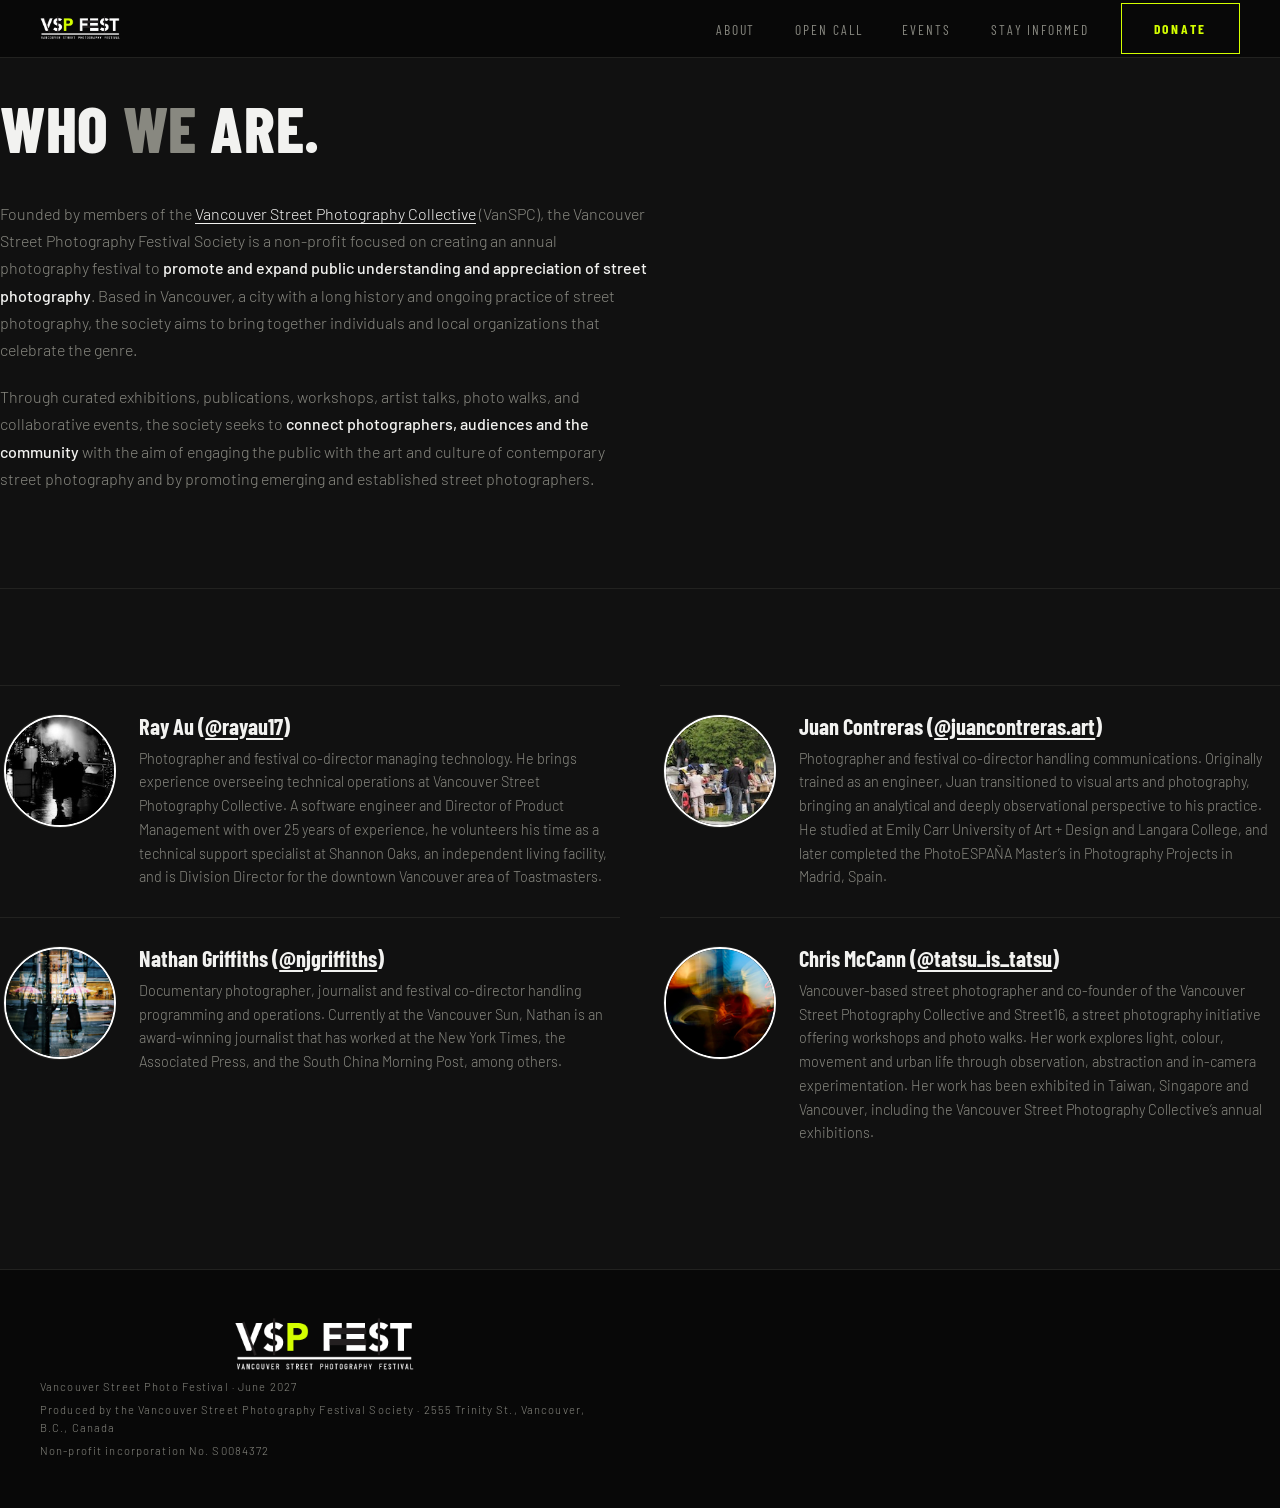
==== pages/about.html @ 1bdc1707 "added about & event pages. updated logo" ====
<!DOCTYPE html>
<html lang="en">
<head>
  <meta charset="UTF-8">
  <meta name="viewport" content="width=device-width, initial-scale=1.0">
  
  <title>About — Vancouver Street Photo Festival</title>
  <meta name="description" content="Learn about the Vancouver Street Photography Festival Society and the people bringing the festival to Vancouver.">
  <link rel="preconnect" href="https://fonts.googleapis.com">
  <link rel="preconnect" href="https://fonts.gstatic.com" crossorigin>
  <link href="https://fonts.googleapis.com/css2?family=Barlow+Condensed:wght@300;400;600;700;800;900&family=Barlow:wght@300;400;500&display=swap" rel="stylesheet">
  <link rel="stylesheet" href="../css/styles.css">
</head>
<body>
  <nav>
    <a href="../index.html" class="nav-logo"><img src="../img/vspf-logo-web-header.png" alt="Vancouver Street Photography Festival"></a>
    <ul class="nav-links">
      <li><a href="#who-we-are">About</a></li>
      <li><a href="../index.html#open-call">Open Call</a></li>
      <li><a href="events.html">Events</a></li>
      <li><a href="../index.html#notify">Stay Informed</a></li>
    </ul>
    <a class="btn btn-accent nav-donate" href="https://www.zeffy.com/embed/donation-form/festival-launch-fundraiser?modal=true">Donate</a>
    <button class="nav-hamburger" aria-label="Toggle menu" aria-expanded="false">
      <span></span>
      <span></span>
      <span></span>
    </button>
  </nav>

  <div class="nav-mobile" id="nav-mobile" aria-hidden="true">
    <ul>
      <li><a href="#who-we-are">About</a></li>
      <li><a href="../index.html#open-call">Open Call</a></li>
      <li><a href="events.html">Events</a></li>
      <li><a href="../index.html#notify">Stay Informed</a></li>
      <li><a class="btn btn-accent" href="https://www.zeffy.com/embed/donation-form/festival-launch-fundraiser?modal=true">Donate</a></li>
    </ul>
  </div>

  <main>
    <section id="who-we-are-description" class="who-we-are">
      <div class="container section-pad">
        <h1 class="reveal">Who <span>We</span> Are.</h1>
        <div class="who-we-are-body">
          <p class="reveal reveal-delay-1">Founded by members of the <a href="https://van-spc.com/" target="_blank" rel="noopener noreferrer">Vancouver Street Photography Collective</a> (VanSPC), the Vancouver Street Photography Festival Society is a non-profit focused on creating an annual photography festival to <strong>promote and expand public understanding and appreciation of street photography</strong>. Based in Vancouver, a city with a long history and ongoing practice of street photography, the society aims to bring together individuals and local organizations that celebrate the genre.</p>
          <p class="reveal reveal-delay-2">Through curated exhibitions, publications, workshops, artist talks, photo walks, and collaborative events, the society seeks to <strong>connect photographers, audiences and the community</strong> with the aim of engaging the public with the art and culture of contemporary street photography and by promoting emerging and established street photographers.</p>
        </div>
        </div>
    </section>

    <section id="who-we-are" class="who-we-are">
      <div class="container section-pad">
         <!-- <h1 class="reveal">Who <span>We</span> Are.</h1> -->
        <div class="team-grid">
          <article class="team-member reveal">
            <div class="team-headshot" role="img" aria-label="Headshot placeholder for Ray Au B">
              <img src="../img/headshots/au.jpg" />
              <!-- <span aria-hidden="true">RA</span> -->
            </div>
            <div>
              <h3>Ray Au (<a href="https://instagram.com/rayau17" target="_blank">@rayau17</a>)</h3>
              <p>Photographer and festival co-director managing technology. He brings experience overseeing technical operations at Vancouver Street Photography Collective. A software engineer and Director of Product Management with over 25 years of experience, he volunteers his time as a technical support specialist at Shannon Oaks, an independent living facility, and is Division Director for the downtown Vancouver area of Toastmasters.</p>
            </div>
          </article>
          <article class="team-member reveal reveal-delay-1">
            <div class="team-headshot" role="img" aria-label="Headshot placeholder for Juan Contreras">
              <img src="../img/headshots/contreras.jpg" />
              <!-- <span aria-hidden="true">JC</span> -->
            </div>
            <div>
              <h3>Juan Contreras (<a href="https://www.instagram.com/juancontreras.art" target="_blank">@juancontreras.art</a>)</h3>
              <p>Photographer and festival co-director handling communications. Originally trained as an engineer, Juan transitioned to visual arts and photography, bringing an analytical and deeply observational perspective to his practice. He studied at Emily Carr University of Art + Design and Langara College, and later completed the PhotoESPAÑA Master’s in Photography Projects in Madrid, Spain.</p>
            </div>
          </article>
          <article class="team-member reveal reveal-delay-2">
            <div class="team-headshot" role="img" aria-label="Headshot placeholder for Nathan Griffiths">
              <img src="../img/headshots/griffiths.jpg" />
              <!-- <span aria-hidden="true">NG</span> -->
            </div>
            <div>
              <h3>Nathan Griffiths (<a href="https://www.instagram.com/njgriffiths" target="_blank">@njgriffiths</a>)</h3>
              <p>Documentary photographer, journalist and festival co-director handling programming and operations. Currently at the Vancouver Sun, Nathan is an award-winning journalist that has worked at the New York Times, the Associated Press, and the South China Morning Post, among others.</p>
            </div>
          </article>
          <article class="team-member reveal reveal-delay-3">
            <div class="team-headshot" role="img" aria-label="Headshot placeholder for Chris McCann">
              <img src="../img/headshots/mccann.jpg" />
              <!-- <span aria-hidden="true">CM</span> -->
            </div>
            <div>
              <h3>Chris McCann (<a href="https://instagram.com/tatsu_is_tatsu" target="_blank">@tatsu_is_tatsu</a>)</h3>
              <p>Vancouver-based street photographer and co-founder of the Vancouver Street Photography Collective and Street16, a street photography initiative offering workshops and photo walks. Her work explores light, colour, movement and urban life through observation, abstraction and in-camera experimentation. Her work has been exhibited in Taiwan, Singapore and Vancouver, including the Vancouver Street Photography Collective’s annual exhibitions.</p>
            </div>
          </article>
        </div>
      </div>
    </section>

    <!-- <section id="who-we-are-partners"class="who-we-are">
      <div class="container section-pad">
        <h2 class="reveal">Our <span>Partners</span></h2>
      </div>
    </section> -->
  </main>

  <footer>
    <div class="footer-brand">
      <img src="../img/vspf-logo-web-header.png" alt="Vancouver Street Photography Festival">
      <small>Vancouver Street Photo Festival &middot; June 2027</small>
      <small>Produced by the Vancouver Street Photography Festival Society &middot; 2555 Trinity St., Vancouver, B.C., Canada</small>
      <small>Non-profit incorporation No. S0084372</small>
    </div>
  </footer>

  <script src="../js/main.js"></script>
</body>
</html>
---- css/styles.css ----
*, *::before, *::after { box-sizing: border-box; margin: 0; padding: 0; }

:root {
  --black:   #080808;
  --off-black: #111111;
  --white:   #f2f2f0;
  --dim:     #888880;
  --border:  #222220;
  --accent:  #d4ff00;
  --accent2: #ff3c1a;
}

html { scroll-behavior: smooth; }

body {
  background: var(--black);
  color: var(--white);
  font-family: 'Barlow', sans-serif;
  font-weight: 300;
  font-size: 16px;
  line-height: 1.6;
  overflow-x: hidden;
}

/* ── NAV ───────────────────────────────────────────── */
nav {
  position: fixed;
  top: 0; left: 0; right: 0;
  z-index: 100;
  display: flex;
  align-items: center;
  padding: 0 2.5rem;
  height: 58px;
  background: rgba(8, 8, 8, 0.92);
  backdrop-filter: blur(8px);
  border-bottom: 1px solid var(--border);
}

.nav-logo {
  display: flex;
  align-items: center;
}

.nav-logo img {
  display: block;
  height: auto;
  max-width: 80px;
}

.nav-links {
  display: flex;
  gap: 2.5rem;
  list-style: none;
  margin-left: auto;
}

.nav-links a {
  font-family: 'Barlow Condensed', sans-serif;
  font-weight: 400;
  font-size: 0.85rem;
  letter-spacing: 0.14em;
  text-transform: uppercase;
  color: var(--dim);
  text-decoration: none;
  transition: color 0.2s;
}

.nav-links a:hover { color: var(--white); }

.nav-donate {
  display: inline-flex;
  align-items: center;
  background: none;
  cursor: pointer;
  padding: 0.45rem 1.1rem;
  margin-left: 2rem;
  flex-shrink: 0;
}

/* ── HAMBURGER ──────────────────────────────────────── */
.nav-hamburger {
  display: none;
  flex-direction: column;
  justify-content: center;
  gap: 5px;
  background: none;
  border: none;
  cursor: pointer;
  padding: 6px;
  margin-left: auto;
  flex-shrink: 0;
  z-index: 101;
}

.nav-hamburger span {
  display: block;
  width: 22px;
  height: 1.5px;
  background: var(--white);
  transition: transform 0.25s ease, opacity 0.25s ease;
  transform-origin: center;
}

.nav-hamburger.open span:nth-child(1) { transform: translateY(6.5px) rotate(45deg); }
.nav-hamburger.open span:nth-child(2) { opacity: 0; transform: scaleX(0); }
.nav-hamburger.open span:nth-child(3) { transform: translateY(-6.5px) rotate(-45deg); }

/* ── MOBILE NAV ─────────────────────────────────────── */
.nav-mobile {
  position: fixed;
  top: 58px; left: 0; right: 0;
  background: rgba(8, 8, 8, 0.97);
  backdrop-filter: blur(8px);
  border-bottom: 1px solid var(--border);
  z-index: 99;
  display: none;
  flex-direction: column;
  opacity: 0;
  transform: translateY(-6px);
  pointer-events: none;
  transition: opacity 0.25s ease, transform 0.25s ease;
}

.nav-mobile ul { list-style: none; padding: 0.5rem 1.5rem 1.5rem; }

.nav-mobile li { border-bottom: 1px solid var(--border); }
.nav-mobile li:first-child { border-top: 1px solid var(--border); }

.nav-mobile li:last-child { border-bottom: none; padding: 1rem 0 0.5rem; }
.nav-mobile li:last-child .btn { width: 100%; text-align: center; display: block; }

.nav-mobile a {
  display: block;
  font-family: 'Barlow Condensed', sans-serif;
  font-weight: 700;
  font-size: 1.6rem;
  letter-spacing: 0.08em;
  text-transform: uppercase;
  color: var(--dim);
  text-decoration: none;
  padding: 0.9rem 0;
  transition: color 0.2s;
}

.nav-mobile a:hover,
.nav-mobile a:active { color: var(--white); }

.nav-mobile.open {
  opacity: 1;
  transform: translateY(0);
  pointer-events: auto;
}

/* ── HERO CAROUSEL ─────────────────────────────────── */
.hero-carousel {
  position: absolute;
  inset: 0;
  z-index: 0;
}

.hero-slide {
  position: absolute;
  top: 0;
  left: 0;
  right: -10%;
  bottom: 0;
  background-size: cover;
  background-position: right center;
  opacity: 0;
  transition: opacity 1.8s ease;
}

.hero-slide.active { opacity: 1; }

/* ── HERO ──────────────────────────────────────────── */
.hero {
  min-height: 100svh;
  display: flex;
  flex-direction: column;
  justify-content: flex-end;
  padding: 0 4rem 4rem;
  position: relative;
  border-bottom: 1px solid var(--border);
  overflow: hidden;
}


.hero-vignette {
  position: absolute;
  inset: 0;
  background:
    linear-gradient(to bottom, rgba(8,8,8,0.35) 0%, rgba(8,8,8,0.35) 60%, rgba(8,8,8,0.75) 100%),
    radial-gradient(ellipse at center, transparent 20%, rgba(8,8,8,0.35) 100%);
  pointer-events: none;
}

.hero-content { position: relative; z-index: 2; }

.hero-eyebrow {
  font-family: 'Barlow Condensed', sans-serif;
  font-size: 0.8rem;
  font-weight: 400;
  letter-spacing: 0.22em;
  text-transform: uppercase;
  color: var(--accent);
  margin-bottom: 1.5rem;
}

.hero-title {
  font-family: 'Barlow Condensed', sans-serif;
  font-weight: 900;
  font-size: clamp(4.5rem, 14vw, 16rem);
  line-height: 0.9;
  letter-spacing: -0.01em;
  text-transform: uppercase;
}

.hero-title .line-city   { display: block; color: var(--white); }
.hero-title .line-street { display: block; color: var(--white); }
.hero-title .line-photo  { display: block; color: var(--dim); }
.hero-title .line-fest   { display: block; color: var(--white); }

.hero-meta {
  margin-top: 3rem;
  display: flex;
  align-items: flex-end;
  justify-content: space-between;
  gap: 2rem;
  flex-wrap: wrap;
}

.hero-date {
  font-family: 'Barlow Condensed', sans-serif;
  font-weight: 700;
  font-size: clamp(1.6rem, 4vw, 3rem);
  letter-spacing: 0.04em;
  color: var(--white);
}

.hero-date span {
  display: block;
  font-weight: 300;
  font-size: 0.65em;
  letter-spacing: 0.18em;
  color: var(--dim);
  text-transform: uppercase;
}

.hero-cta-wrap {
  display: flex;
  flex-direction: column;
  align-items: flex-end;
  gap: 0.75rem;
}

.hero-sub {
  font-size: 0.85rem;
  color: var(--dim);
  letter-spacing: 0.06em;
  text-align: right;
}

.btn {
  display: inline-block;
  font-family: 'Barlow Condensed', sans-serif;
  font-weight: 700;
  font-size: 0.85rem;
  letter-spacing: 0.2em;
  text-transform: uppercase;
  text-decoration: none;
  padding: 0.85rem 2rem;
  border: 1px solid currentColor;
  transition: background 0.2s, color 0.2s;
}

.btn-accent {
  color: var(--accent);
  border-color: var(--accent);
}

.btn-accent:hover {
  background: var(--accent);
  color: var(--black);
}

.btn-white {
  color: var(--white);
  border-color: var(--white);
}

.btn-white:hover {
  background: var(--white);
  color: var(--black);
}

/* ── TICKER ────────────────────────────────────────── */
.ticker-wrap {
  overflow: hidden;
  border-bottom: 1px solid var(--border);
  background: var(--off-black);
  padding: 0.75rem 0;
}

.ticker {
  display: flex;
  width: max-content;
  animation: ticker 28s linear infinite;
}

.ticker-item {
  font-family: 'Barlow Condensed', sans-serif;
  font-weight: 600;
  font-size: 0.75rem;
  letter-spacing: 0.22em;
  text-transform: uppercase;
  color: var(--dim);
  padding: 0 2rem;
  white-space: nowrap;
}

.ticker-item span { color: var(--accent); margin-right: 2rem; }

@keyframes ticker {
  from { transform: translateX(0); }
  to   { transform: translateX(-50%); }
}

/* ── SECTIONS SHARED ───────────────────────────────── */
section { border-bottom: 1px solid var(--border); }

.container {
  max-width: 1280px;
  margin: 0 auto;
  padding: 0 2.5rem;
}

.section-pad { padding: 6rem 0; }

.section-label {
  font-family: 'Barlow Condensed', sans-serif;
  font-size: 0.75rem;
  font-weight: 600;
  letter-spacing: 0.24em;
  text-transform: uppercase;
  color: var(--accent);
  margin-bottom: 2.5rem;
}

.section-label::before {
  content: '— ';
}

.section-heading {
  font-family: 'Barlow Condensed', sans-serif;
  font-weight: 800;
  font-size: clamp(2.5rem, 5vw, 4.5rem);
  line-height: 1;
  text-transform: uppercase;
  letter-spacing: 0.01em;
}

/* ── INTRO ─────────────────────────────────────────── */
.intro-grid {
  display: grid;
  grid-template-columns: 1fr 1fr;
  gap: 6rem;
  align-items: end;
}

.intro-text {
  font-size: 1.15rem;
  line-height: 1.75;
  color: var(--dim);
  max-width: 540px;
}

.intro-text strong {
  color: var(--white);
  font-weight: 500;
}

.intro-stats {
  display: grid;
  grid-template-columns: 1fr 1fr;
  gap: 0;
}

.stat {
  padding: 2rem;
  border-top: 1px solid var(--border);
  border-left: 1px solid var(--border);
}

.stat:nth-child(odd) { border-left: none; }

.stat-number {
  font-family: 'Barlow Condensed', sans-serif;
  font-weight: 800;
  font-size: 3rem;
  line-height: 1;
  color: var(--white);
}

.stat-label {
  font-size: 0.8rem;
  letter-spacing: 0.1em;
  text-transform: uppercase;
  color: var(--dim);
  margin-top: 0.5rem;
}

/* ── PILLARS ───────────────────────────────────────── */
.pillars {
  display: grid;
  grid-template-columns: repeat(3, 1fr);
  border-top: 1px solid var(--border);
}

.pillar {
  padding: 3.5rem 3rem;
  border-right: 1px solid var(--border);
  transition: background 0.2s;
}

.pillar:last-child { border-right: none; }

.pillar-num {
  font-family: 'Barlow Condensed', sans-serif;
  font-weight: 800;
  font-size: 4rem;
  line-height: 1;
  color: var(--border);
  margin-bottom: 1.5rem;
}

.pillar-title {
  font-family: 'Barlow Condensed', sans-serif;
  font-weight: 800;
  font-size: 1.7rem;
  text-transform: uppercase;
  letter-spacing: 0.04em;
  color: var(--white);
  margin-bottom: 1rem;
}

.pillar-body {
  font-size: 0.9rem;
  line-height: 1.7;
  color: var(--dim);
}

/* ── OPEN CALL ─────────────────────────────────────── */
.open-call-inner {
  display: grid;
  grid-template-columns: 1fr 1fr;
  gap: 6rem;
  align-items: center;
}

.open-call-badge {
  display: inline-flex;
  align-items: center;
  gap: 0.5rem;
  font-family: 'Barlow Condensed', sans-serif;
  font-size: 0.75rem;
  font-weight: 700;
  letter-spacing: 0.2em;
  text-transform: uppercase;
  color: var(--black);
  background: var(--accent);
  padding: 0.4rem 0.9rem;
  margin-bottom: 2rem;
}

.open-call-heading {
  font-family: 'Barlow Condensed', sans-serif;
  font-weight: 900;
  font-size: clamp(3rem, 6vw, 6rem);
  line-height: 0.95;
  text-transform: uppercase;
  margin-bottom: 2rem;
}

.open-call-heading em {
  font-style: normal;
  color: var(--dim);
}

.open-call-body {
  font-size: 1rem;
  line-height: 1.75;
  color: var(--dim);
}

.open-call-body strong { color: var(--white); font-weight: 500; }

.open-call-details {
  display: flex;
  flex-direction: column;
  gap: 1.5rem;
}

.detail-row {
  display: flex;
  align-items: flex-start;
  gap: 1.5rem;
  padding-bottom: 1.5rem;
  border-bottom: 1px solid var(--border);
}

.detail-row:last-child { border-bottom: none; }

.detail-label {
  font-family: 'Barlow Condensed', sans-serif;
  font-size: 0.7rem;
  font-weight: 700;
  letter-spacing: 0.2em;
  text-transform: uppercase;
  color: var(--accent);
  min-width: 90px;
  padding-top: 0.2em;
}

.detail-value {
  font-size: 1rem;
  color: var(--white);
  line-height: 1.5;
}

.detail-value small {
  display: block;
  font-size: 0.8rem;
  color: var(--dim);
  margin-top: 0.2rem;
}

/* ── EVENTS ────────────────────────────────────────── */
.events-grid {
  display: grid;
  grid-template-columns: repeat(4, 1fr);
  border-top: 1px solid var(--border);
}

.event-card {
  padding: 2.5rem 2rem;
  border-right: 1px solid var(--border);
}

.event-card:last-child { border-right: none; }

.event-icon {
  font-size: 1.5rem;
  margin-bottom: 1.25rem;
  filter: grayscale(1) brightness(0.6);
}

.event-title {
  font-family: 'Barlow Condensed', sans-serif;
  font-weight: 800;
  font-size: 1.2rem;
  text-transform: uppercase;
  letter-spacing: 0.05em;
  color: var(--white);
  margin-bottom: 0.75rem;
}

.event-body {
  font-size: 0.85rem;
  line-height: 1.65;
  color: var(--dim);
}

/* ── WHO WE ARE ────────────────────────────────────── */
.who-we-are {
  background: var(--off-black);
}

.who-we-are h1,
.who-we-are h2 {
  font-family: 'Barlow Condensed', sans-serif;
  font-weight: 800;
  font-size: clamp(2.5rem, 5vw, 4.5rem);
  line-height: 1;
  text-transform: uppercase;
  letter-spacing: 0.01em;
  margin-bottom: 2.5rem;
}

.who-we-are h1 span,
.who-we-are h2 span { color: var(--dim); }

.who-we-are-body {
  max-width: 72ch;
  display: flex;
  flex-direction: column;
  gap: 1.25rem;
}

.who-we-are-body p {
  font-size: 1rem;
  line-height: 1.7;
  color: var(--dim);
}

.who-we-are-body strong {
  color: var(--white);
  font-weight: 500;
}

.who-we-are a {
  color: var(--white);
  text-decoration: underline;
  text-underline-offset: 3px;
}

.who-we-are a:hover {
  color: var(--accent);
}

.team-heading {
  margin-top: 5rem;
  margin-bottom: 2rem;
  font-family: 'Barlow Condensed', sans-serif;
  font-size: clamp(2rem, 4vw, 3rem);
  font-weight: 800;
  line-height: 1;
  text-transform: uppercase;
}

.team-grid {
  display: grid;
  grid-template-columns: repeat(2, minmax(0, 1fr));
  gap: 0 2.5rem;
}

.team-member {
  display: grid;
  grid-template-columns: 112px minmax(0, 1fr);
  align-items: start;
  gap: 1.5rem;
  padding: 1.75rem 0 1.75rem 0.2rem;
  border-top: 1px solid var(--border);
}

.team-headshot {
  width: 112px;
  aspect-ratio: 1;
  display: grid;
  place-items: center;
  border: 1px solid var(--border);
  border-radius: 50%;
  background: var(--black);
  color: var(--accent);
  font-family: 'Barlow Condensed', sans-serif;
  font-size: 1.5rem;
  font-weight: 700;
}
.team-headshot > img {
  border: 2px solid #FFF;
  border-radius: 50%;
  height: 112px;
  width: 112px;
}

.team-member h3 {
  margin-bottom: 0.5rem;
  font-family: 'Barlow Condensed', sans-serif;
  font-size: 1.4rem;
  font-weight: 700;
  line-height: 1.1;
}

.team-member p {
  color: var(--dim);
  font-size: 0.9rem;
  line-height: 1.65;
}

/* ── NOTIFY ────────────────────────────────────────── */
.notify {
  background: var(--off-black);
}

.notify-inner {
  display: grid;
  grid-template-columns: 1fr 1fr;
  gap: 6rem;
  align-items: center;
}

.notify-heading {
  font-family: 'Barlow Condensed', sans-serif;
  font-weight: 900;
  font-size: clamp(2.5rem, 4vw, 4rem);
  text-transform: uppercase;
  line-height: 1;
}

.notify-heading span { color: var(--dim); }

.notify-sub {
  margin-top: 1rem;
  font-size: 0.9rem;
  color: var(--dim);
  line-height: 1.6;
}

.notify-form {
  display: flex;
  flex-direction: column;
  gap: 1rem;
}

.form-note {
  font-size: 0.75rem;
  color: var(--dim);
  line-height: 1.5;
}
#zeffy-signup-form {
  height: 225px !important;
}

/* ── LAND ACKNOWLEDGEMENT ────────────────────────────────────────── */
.land-acknowledgement {
  background: var(--off-black);
}

.land-acknowledgement h2 {
  font-family: 'Barlow Condensed', sans-serif;
  font-weight: 800;
  font-size: clamp(2.5rem, 5vw, 4.5rem);
  line-height: 1;
  text-transform: uppercase;
  letter-spacing: 0.01em;
  margin-bottom: 2.5rem;
}

.land-acknowledgement h2 span { color: var(--dim); }

.land-acknowledgement-body {
  max-width: 72ch;
  display: flex;
  flex-direction: column;
  gap: 1.25rem;
}

.land-acknowledgement-body p {
  font-size: 1rem;
  line-height: 1.7;
  color: var(--dim);
}

.land-acknowledgement-body strong {
  color: var(--white);
  font-weight: 500;
}

/* ── FOOTER ────────────────────────────────────────── */
footer {
  padding: 3rem 2.5rem;
  display: grid;
  grid-template-columns: 1fr auto 1fr;
  align-items: center;
  gap: 2rem;
}

.footer-image-credits p {
    font-size: 1rem;
  line-height: 1.7;
  color: var(--dim);
}

.footer-brand {
  min-width: 0;
}

.footer-brand img {
  display: block;
  width: 180px;
  max-width: 200px;
  height: auto;
  /* margin-bottom: 0.75rem; */
  margin: 0 auto;
}

.footer-brand small {
  display: block;
  font-family: 'Barlow', sans-serif;
  font-weight: 300;
  font-size: 0.7rem;
  letter-spacing: 0.1em;
  color: var(--dim);
  margin-top: 0.3rem;
}

.footer-center {
  font-family: 'Barlow Condensed', sans-serif;
  font-size: 0.7rem;
  font-weight: 400;
  letter-spacing: 0.18em;
  text-transform: uppercase;
  color: var(--dim);
  text-align: center;
}

.footer-social {
  display: flex;
  justify-content: flex-end;
  gap: 1.5rem;
}

.footer-social a {
  font-family: 'Barlow Condensed', sans-serif;
  font-size: 0.75rem;
  font-weight: 600;
  letter-spacing: 0.16em;
  text-transform: uppercase;
  color: var(--dim);
  text-decoration: none;
  transition: color 0.2s;
}
#zeffy-signup-form {
  height: 175px;
  position: relative;
}

.footer-social a:hover { color: var(--white); }

/* ── SCROLL REVEAL ─────────────────────────────────── */
.reveal {
  opacity: 0;
  transform: translateY(24px);
  transition: opacity 0.6s ease, transform 0.6s ease;
}

.reveal.visible {
  opacity: 1;
  transform: translateY(0);
}

.reveal-delay-1 { transition-delay: 0.1s; }
.reveal-delay-2 { transition-delay: 0.2s; }
.reveal-delay-3 { transition-delay: 0.3s; }

/* ── RESPONSIVE ────────────────────────────────────── */
@media (max-width: 900px) {
  nav { padding: 0 1.5rem; }
  .nav-links { gap: 1.5rem; }
  .hero { padding: 0 2rem 3rem; }
  .container { padding: 0 1.5rem; }
  .section-pad { padding: 4rem 0; }
  .intro-grid { grid-template-columns: 1fr; gap: 3rem; }
  .pillars { grid-template-columns: 1fr; }
  .pillar { border-right: none; border-bottom: 1px solid var(--border); }
  .pillar:last-child { border-bottom: none; }
  .open-call-inner { grid-template-columns: 1fr; gap: 3rem; }
  .events-grid { grid-template-columns: 1fr 1fr; }
  .event-card:nth-child(2) { border-right: none; }
  .event-card:nth-child(3) { border-top: 1px solid var(--border); }
  .event-card:nth-child(4) { border-top: 1px solid var(--border); border-right: none; }
  .notify-inner { grid-template-columns: 1fr; gap: 3rem; }
  .team-grid { grid-template-columns: 1fr; }
  footer { grid-template-columns: 1fr; gap: 1.5rem; text-align: center; }
  .footer-social { justify-content: center; }
}

@media (max-width: 600px) {
  .nav-links { display: none; }
  .nav-donate { display: none; }
  .nav-hamburger { display: flex; }
  .nav-mobile { display: flex; }
  .hero-meta { flex-direction: column; align-items: flex-start; }
  .hero-cta-wrap { align-items: flex-start; }
  .hero-sub { text-align: left; }
  .intro-stats { grid-template-columns: 1fr 1fr; }
  .events-grid { grid-template-columns: 1fr; }
  .event-card { border-right: none; border-bottom: 1px solid var(--border); }
  .event-card:last-child { border-bottom: none; }
  .pillar { padding: 2.5rem 1.5rem; }
}
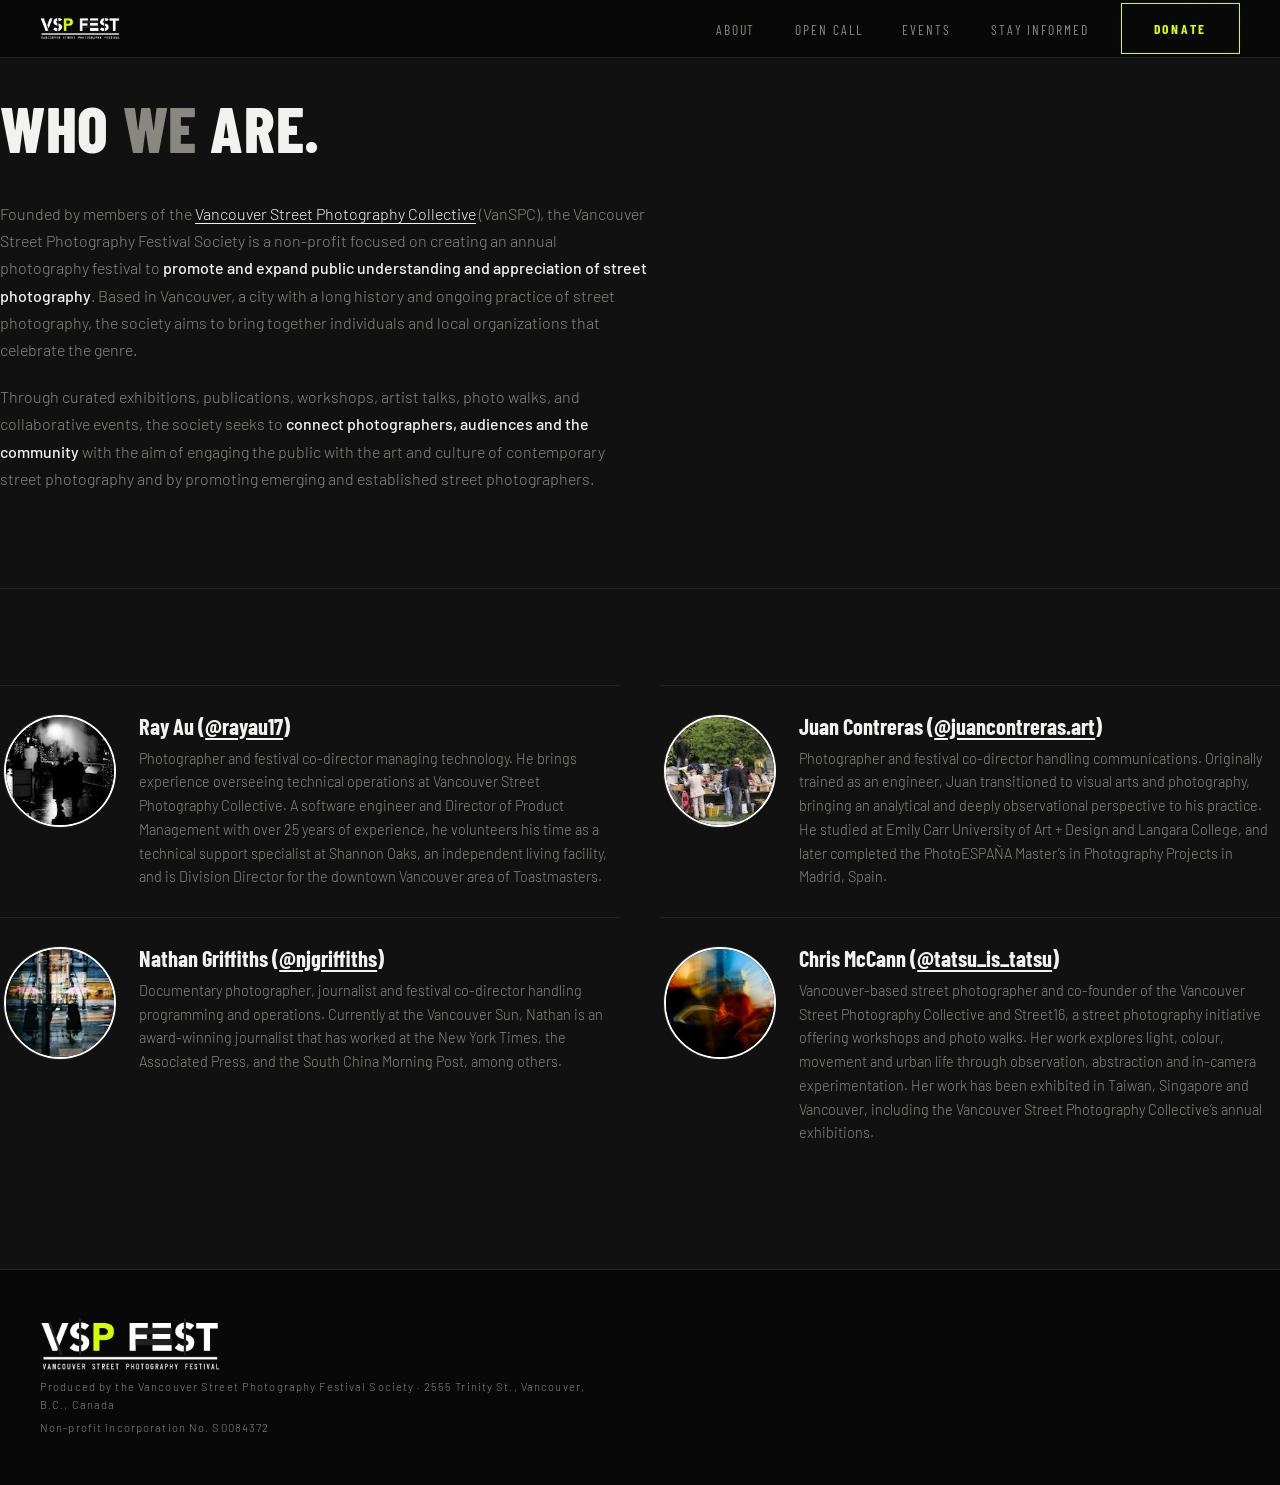
==== commit a5d854c4: "footer style edits" ====
--- a/pages/about.html
+++ b/pages/about.html
@@ -107,7 +107,7 @@
   <footer>
     <div class="footer-brand">
       <img src="../img/vspf-logo-web-header.png" alt="Vancouver Street Photography Festival">
-      <small>Vancouver Street Photo Festival &middot; June 2027</small>
+      <!-- <small>Vancouver Street Photo Festival &middot; June 2027</small> -->
       <small>Produced by the Vancouver Street Photography Festival Society &middot; 2555 Trinity St., Vancouver, B.C., Canada</small>
       <small>Non-profit incorporation No. S0084372</small>
     </div>
--- a/css/styles.css
+++ b/css/styles.css
@@ -779,8 +779,7 @@
   width: 180px;
   max-width: 200px;
   height: auto;
-  /* margin-bottom: 0.75rem; */
-  margin: 0 auto;
+  margin: 0 auto 0 0;
 }
 
 .footer-brand small {
@@ -861,6 +860,7 @@
   .notify-inner { grid-template-columns: 1fr; gap: 3rem; }
   .team-grid { grid-template-columns: 1fr; }
   footer { grid-template-columns: 1fr; gap: 1.5rem; text-align: center; }
+  .footer-brand img { margin-right: auto; margin-left: auto; }
   .footer-social { justify-content: center; }
 }
 
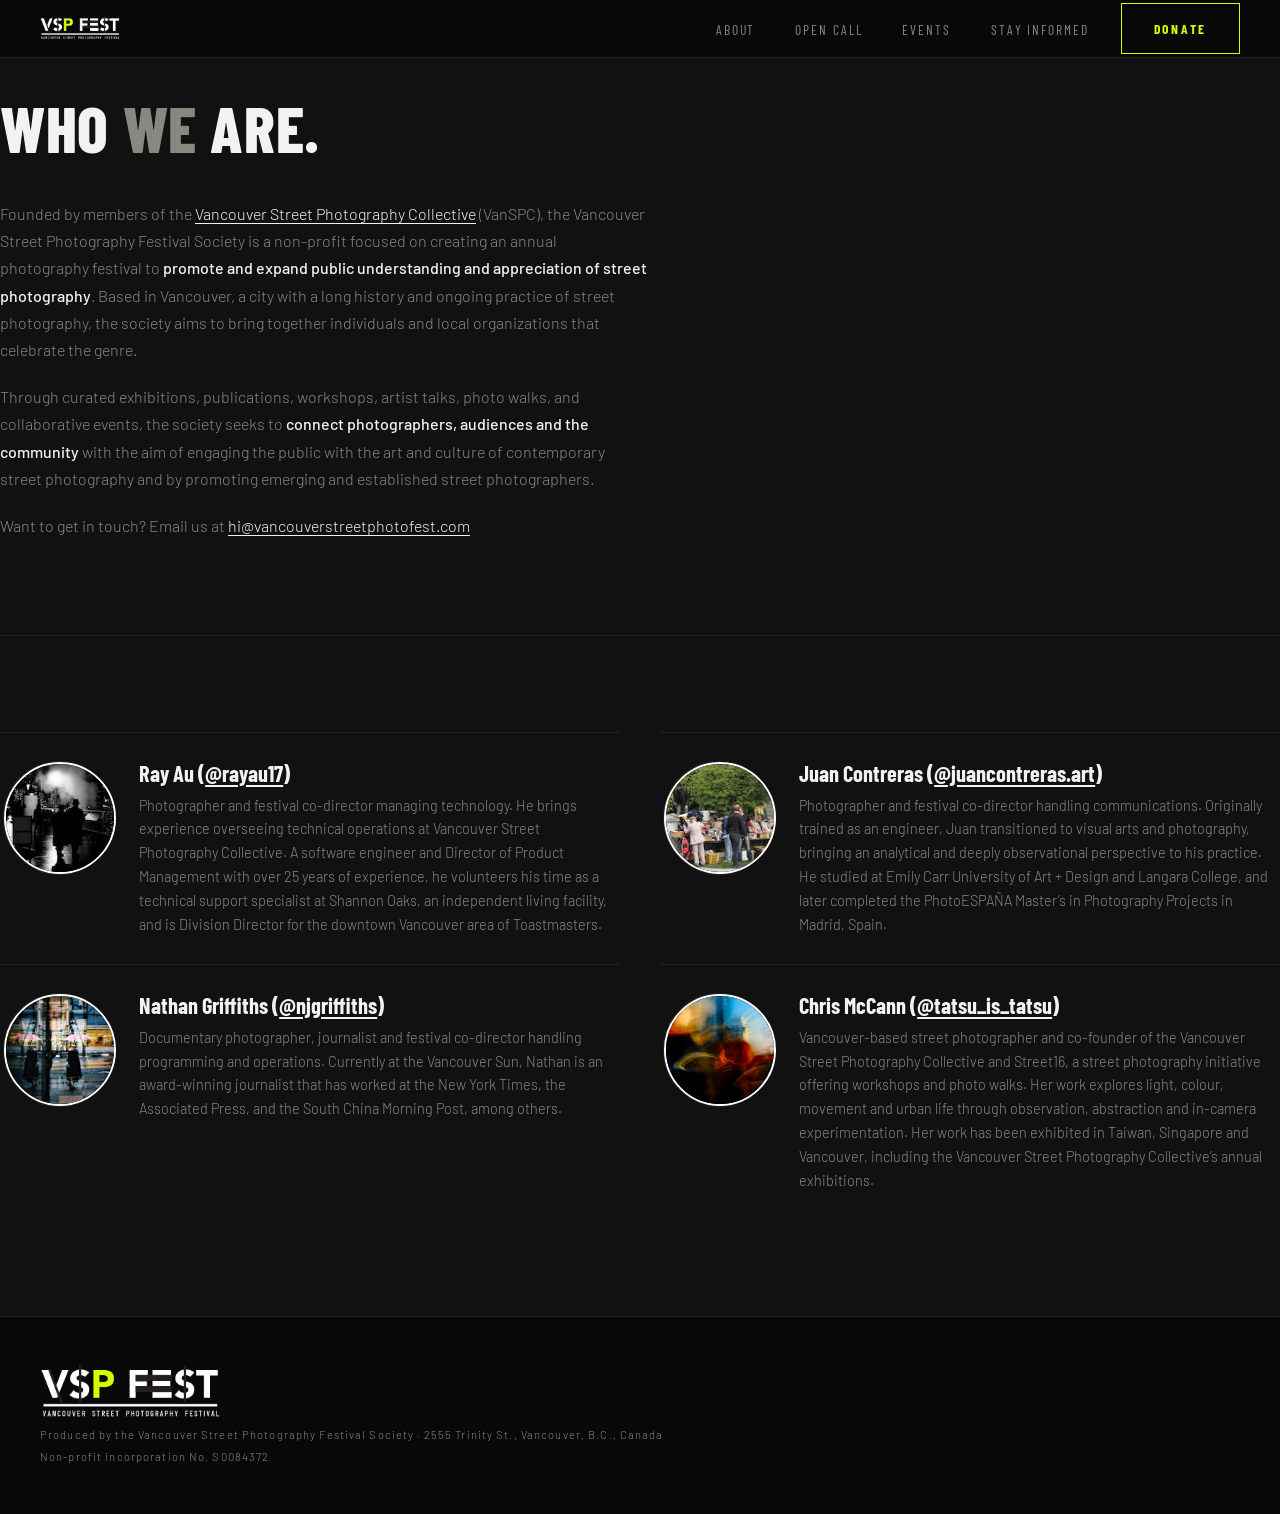
==== commit 0ad18f99: "footer layout edits. added a get in touch line with email" ====
--- a/pages/about.html
+++ b/pages/about.html
@@ -11,6 +11,15 @@
   <link href="https://fonts.googleapis.com/css2?family=Barlow+Condensed:wght@300;400;600;700;800;900&family=Barlow:wght@300;400;500&display=swap" rel="stylesheet">
   <link rel="stylesheet" href="../css/styles.css">
 </head>
+
+<!-- GOOGLE ANALYTICS -->
+<script async src="https://www.googletagmanager.com/gtm.js?id=GTM-MWKB7SP3"></script>
+<script>
+  window.dataLayer = window.dataLayer || [];
+  function gtag(){dataLayer.push(arguments);}
+  gtag('js', new Date());
+</script>
+
 <body>
   <nav>
     <a href="../index.html" class="nav-logo"><img src="../img/vspf-logo-web-header.png" alt="Vancouver Street Photography Festival"></a>
@@ -45,6 +54,7 @@
         <div class="who-we-are-body">
           <p class="reveal reveal-delay-1">Founded by members of the <a href="https://van-spc.com/" target="_blank" rel="noopener noreferrer">Vancouver Street Photography Collective</a> (VanSPC), the Vancouver Street Photography Festival Society is a non-profit focused on creating an annual photography festival to <strong>promote and expand public understanding and appreciation of street photography</strong>. Based in Vancouver, a city with a long history and ongoing practice of street photography, the society aims to bring together individuals and local organizations that celebrate the genre.</p>
           <p class="reveal reveal-delay-2">Through curated exhibitions, publications, workshops, artist talks, photo walks, and collaborative events, the society seeks to <strong>connect photographers, audiences and the community</strong> with the aim of engaging the public with the art and culture of contemporary street photography and by promoting emerging and established street photographers.</p>
+          <p class="reveal reveal-delay-3">Want to get in touch? Email us at <a href="mailto:hi@vancouverstreetphotofest.com?subject=Webform%20contact">hi@vancouverstreetphotofest.com</a></p>
         </div>
         </div>
     </section>
--- a/css/styles.css
+++ b/css/styles.css
@@ -758,9 +758,9 @@
 /* ── FOOTER ────────────────────────────────────────── */
 footer {
   padding: 3rem 2.5rem;
-  display: grid;
+  /* display: grid; */
   grid-template-columns: 1fr auto 1fr;
-  align-items: center;
+  /* align-items: center; */
   gap: 2rem;
 }
 
